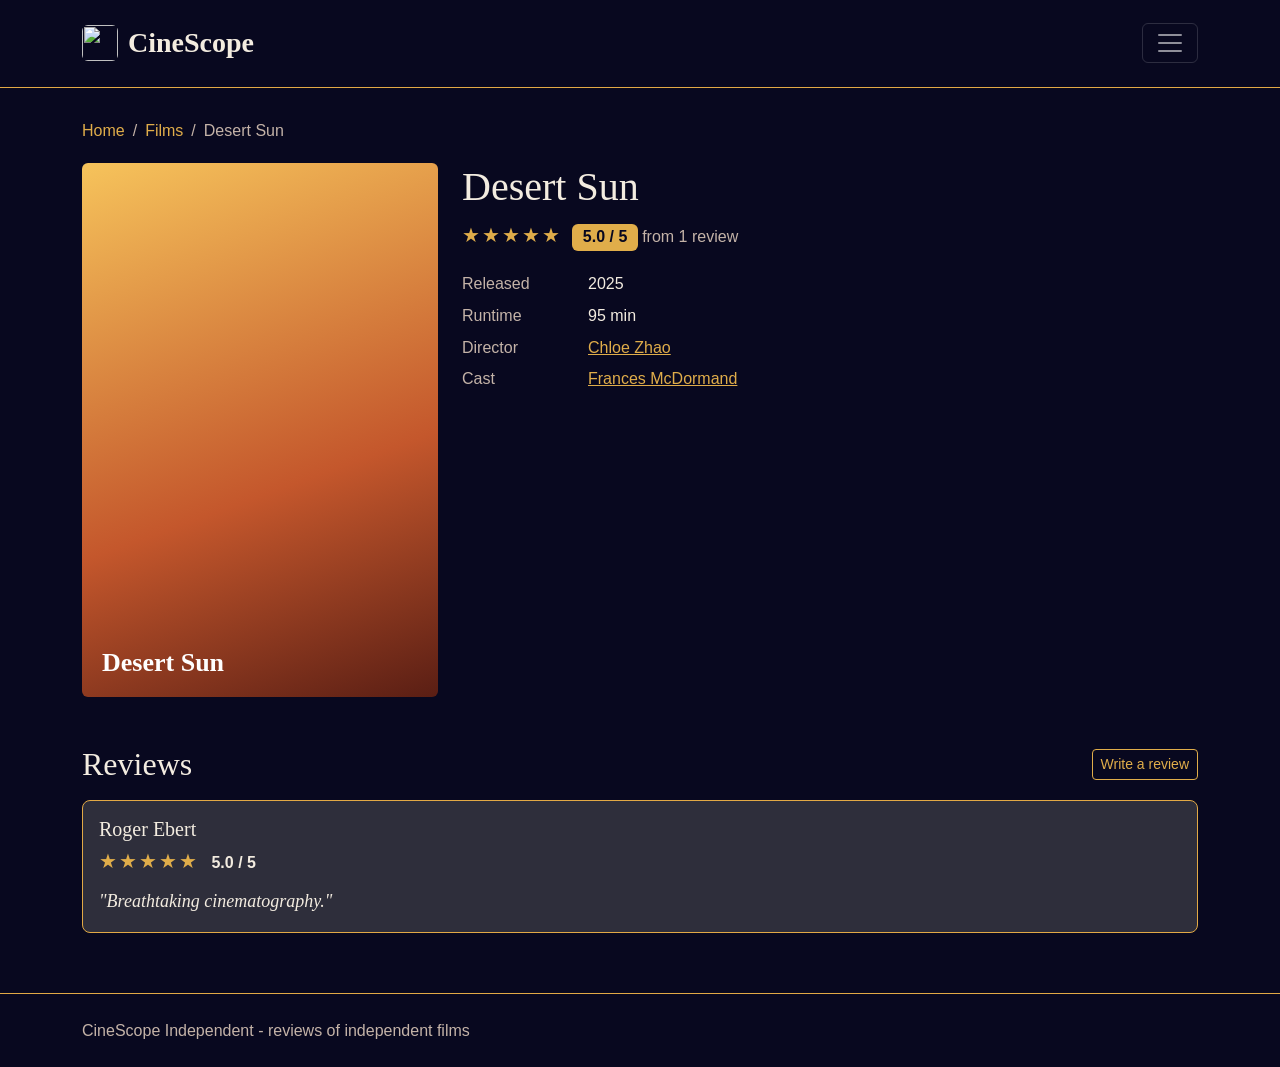
==== desert-sun.html @ 8e0c0ead "Add files via upload" ====
<!DOCTYPE html>
<html lang="en" data-bs-theme="dark">
<head>
  <meta charset="UTF-8">
  <meta name="viewport" content="width=device-width, initial-scale=1">
  <title>Desert Sun - CineScope Independent</title>
  <link rel="stylesheet" href="https://cdn.jsdelivr.net/npm/bootstrap@5.3.3/dist/css/bootstrap.min.css">
  <link rel="stylesheet" href="style.css">
</head>
<body>

<header class="site-header">
  <nav class="navbar" aria-label="Main menu">
    <div class="container d-flex justify-content-between align-items-center">
      <a href="index.html" class="navbar-brand logo d-inline-flex align-items-center"><img src="images/logo.jpeg" alt="" class="logo-icon">CineScope</a>
      <button class="navbar-toggler ms-auto" type="button" data-bs-toggle="collapse" data-bs-target="#mainMenu" aria-controls="mainMenu" aria-expanded="false" aria-label="Toggle menu">
        <span class="navbar-toggler-icon"></span>
      </button>
      <div class="collapse navbar-collapse w-100" id="mainMenu">
        <ul class="navbar-nav ms-auto text-end">
          <li class="nav-item"><a class="nav-link" href="index.html">Home</a></li>
          <li class="nav-item"><a class="nav-link" href="films.html">Films</a></li>
          <li class="nav-item"><a class="nav-link" href="review.html">Write a review</a></li>
        </ul>
      </div>
    </div>
  </nav>
</header>

  <main class="container">
    <nav aria-label="Breadcrumb" class="breadcrumb-nav">
    <ol class="breadcrumb">
      <li class="breadcrumb-item"><a href="index.html">Home</a></li>
      <li class="breadcrumb-item"><a href="films.html">Films</a></li>
      <li class="breadcrumb-item active" aria-current="page">Desert Sun</li>
    </ol>
  </nav>

    <article class="row g-4 film-detail">
      <div class="col-md-4">
        <div class="poster poster-sun" role="img" aria-label="Poster for Desert Sun"><span>Desert Sun</span></div>
      </div>

      <div class="col-md-8">
        <h1>Desert Sun</h1>
        <p>
          <span class="stars" style="--rating: 5.0" aria-hidden="true"></span>
          <span class="badge rating-badge fs-6"><span class="visually-hidden">Rated </span>5.0 / 5</span>
          <span class="details">from 1 review</span>
        </p>

        <dl class="facts">
          <dt>Released</dt><dd>2025</dd>
          <dt>Runtime</dt><dd>95 min</dd>
          <dt>Director</dt><dd><a href="#">Chloe Zhao</a></dd>
          <dt>Cast</dt>
          <dd>
            <ul class="list-unstyled mb-0">
              <li><a href="#">Frances McDormand</a></li>
            </ul>
</dd>
        </dl>
      </div>
    </article>

    <section class="mt-5" aria-labelledby="reviews">
      <div class="d-flex justify-content-between align-items-center mb-3">
        <h2 id="reviews" class="mb-0">Reviews</h2>
        <a href="review.html" class="btn btn-outline-gold btn-sm">Write a review</a>
      </div>
        <article class="film-card p-3 mb-3">
          <h3 class="h5 mb-1">Roger Ebert</h3>
          <span class="stars" style="--rating: 5.0" aria-hidden="true"></span>
          <span class="score"><span class="visually-hidden">Rated </span>5.0 / 5</span>
          <blockquote class="review-text">"Breathtaking cinematography."</blockquote>
        </article>
    </section>
  </main>

  <footer class="site-footer">
    <div class="container">
      <p class="mb-0">CineScope Independent - reviews of independent films</p>
    </div>
  </footer>

  <script src="https://cdn.jsdelivr.net/npm/bootstrap@5.3.3/dist/js/bootstrap.bundle.min.js"></script>
</body>
</html>
---- style.css ----
/* ===== Colours used across the site ===== */
:root {
  --bg:  #08081F;      /* page background */
  --card: #2E2E3B;    /* card background */
  --line: #E2A945;    /* borders */
  --text: #f3ece0;    /* main text */
  --muted: #c4b3a8;   /* grey text */
  --gold: #e0ad4a;    /* stars, links and buttons */
}

/* ===== Whole page ===== */
body {
  background-color: var(--bg);
  color: var(--text);
  font-family: Arial, sans-serif;
  line-height: 1.6;
}
h1, h2, h3, .h5 { font-family: Georgia, serif; }
h2 { margin-bottom: 20px; }
a { color: var(--gold); }

/* ===== Header ===== */
.site-header { border-bottom: 1px solid var(--line); padding: 18px 0; }
.logo { font-family: Georgia, serif; font-size: 28px; font-weight: bold; color: var(--text); text-decoration: none; }

/* ===== Logo picture ===== */
.logo-icon { width: 36px; height: 36px; border-radius: 6px; margin-right: 10px; }

/* ===== Menu button (top right) ===== */
/* ===== Header ===== */
.site-header { border-bottom: 1px solid var(--line); padding: 8px 0; }
.logo { font-family: Georgia, serif; font-size: 28px; font-weight: bold; color: var(--text); text-decoration: none; }

/* ===== Collapsible menu ===== */

.navbar-toggler:focus { box-shadow: 0 0 0 3px rgba(224, 173, 74, 0.3); }
.navbar-nav .nav-link { color: var(--text); }
.navbar-nav .nav-link:hover { color: var(--gold); }
.navbar-nav .nav-link.active { color: var(--gold); font-weight: bold; }

.navbar-nav { border-top: 1px solid var(--line); margin-top: 10px; padding-top: 6px; text-align: right; }
.menu summary::-webkit-details-marker { display: none; }
.menu[open] summary { border-color: var(--gold); }
.menu-list {
  position: absolute;
  right: 0;
  top: calc(100% + 8px);
  background-color: var(--card);
  border: 1px solid var(--line);
  border-radius: 6px;
  min-width: 180px;
  display: flex;
  flex-direction: column;
  z-index: 10;
}
.menu-list a { color: var(--text); text-decoration: none; padding: 10px 16px; }
.menu-list a:hover { background-color: var(--line); }
.menu-list a.current { color: var(--gold); font-weight: bold; }

/* ===== Breadcrumbs ===== */
.breadcrumb-nav { margin: 30px 0 20px; }
.breadcrumb-nav + .intro { padding-top: 0; }
.breadcrumb {
  --bs-breadcrumb-divider-color: var(--muted);
  --bs-breadcrumb-item-active-color: var(--muted);
  margin-bottom: 0;
}
.breadcrumb a { text-decoration: none; }
.breadcrumb a:hover, .breadcrumb a:focus { text-decoration: underline; }

/* ===== Home page banner ===== */
.hero { padding: 60px 0 40px; max-width: 700px; }
.hero h1 { font-size: 44px; }
.hero .lead { color: var(--muted); }
.hero-search { max-width: 480px; margin-top: 24px; }

/* ===== Page title area ===== */
.intro { padding: 50px 0 20px; }
.intro p { color: var(--muted); }

/* ===== Buttons ===== */
.btn-gold { background-color: var(--gold); color: var(--bg); font-weight: bold; border: none; }
.btn-gold:hover { background-color: var(--text); color: var(--bg); }
.btn-outline-gold { border: 1px solid var(--gold); color: var(--gold); }
.btn-outline-gold:hover { background-color: var(--gold); color: var(--bg); }

/* ===== Film card ===== */
.film-card {
  background-color: var(--card);
  border: 1px solid var(--line);
  border-radius: 8px;
  height: 100%;
  overflow: hidden;
}
.details { color: var(--muted); }

/* a card you can click */
.card-link { display: block; height: 100%; color: inherit; text-decoration: none; }
.card-link:hover .film-card, .card-link:focus .film-card { border-color: var(--gold); }

/* ===== Posters ( placeholders ) ===== */
.poster {
  aspect-ratio: 2 / 3;              /* the shape of a film poster */
  display: flex;
  align-items: flex-end;
  padding: 20px;
  border-radius: 6px;
}
.film-card .poster { border-radius: 0; aspect-ratio: 3 / 2; }  /* wider in the grid */
.poster span { font-family: Georgia, serif; font-size: 26px; font-weight: bold; color: #fff; line-height: 1.1; }
.poster-sun   { background: linear-gradient(160deg, #f6c35b, #c4572c 60%, #5a1e14); }
.poster-neon  { background: linear-gradient(160deg, #1b1446, #b0247a 65%, #ff5fa2); }
.poster-night { background: linear-gradient(160deg, #0e1a33, #253a6b 55%, #9b2335); }

/* ===== Card pictures ===== */
.card-poster { display: block; width: 100%; aspect-ratio: 3 / 2; object-fit: cover; }

/* ===== Stars out of 5 ===== */
.stars::before {
  content: "★★★★★";
  font-size: 20px;
  letter-spacing: 2px;
  background: linear-gradient(90deg,
    var(--gold) calc(var(--rating) / 5 * 100%),
    var(--line) calc(var(--rating) / 5 * 100%));
  -webkit-background-clip: text;
  background-clip: text;
  color: transparent;
}
.rating-badge { background-color: var(--gold); color: var(--bg); margin-left: 6px; }
.score { font-weight: bold; margin-left: 8px; }

/* ===== Film detail page ===== */
.back { display: inline-block; margin: 30px 0 20px; }
.facts { display: grid; grid-template-columns: 110px 1fr; gap: 6px 16px; margin-top: 20px; }
.facts dt { color: var(--muted); font-weight: normal; }
.facts dd { margin: 0; }
.review-text { font-family: Georgia, serif; font-style: italic; font-size: 18px; margin: 10px 0 0; }

/* ===== Review form ===== */
.form-control, .form-select { background-color: var(--bg); border-color: var(--line); color: var(--text); }
.form-control:focus, .form-select:focus { border-color: var(--gold); box-shadow: 0 0 0 3px rgba(224, 173, 74, 0.3); }

/* ===== Footer ===== */
.site-footer { border-top: 1px solid var(--line); color: var(--muted); padding: 24px 0; margin-top: 60px; }
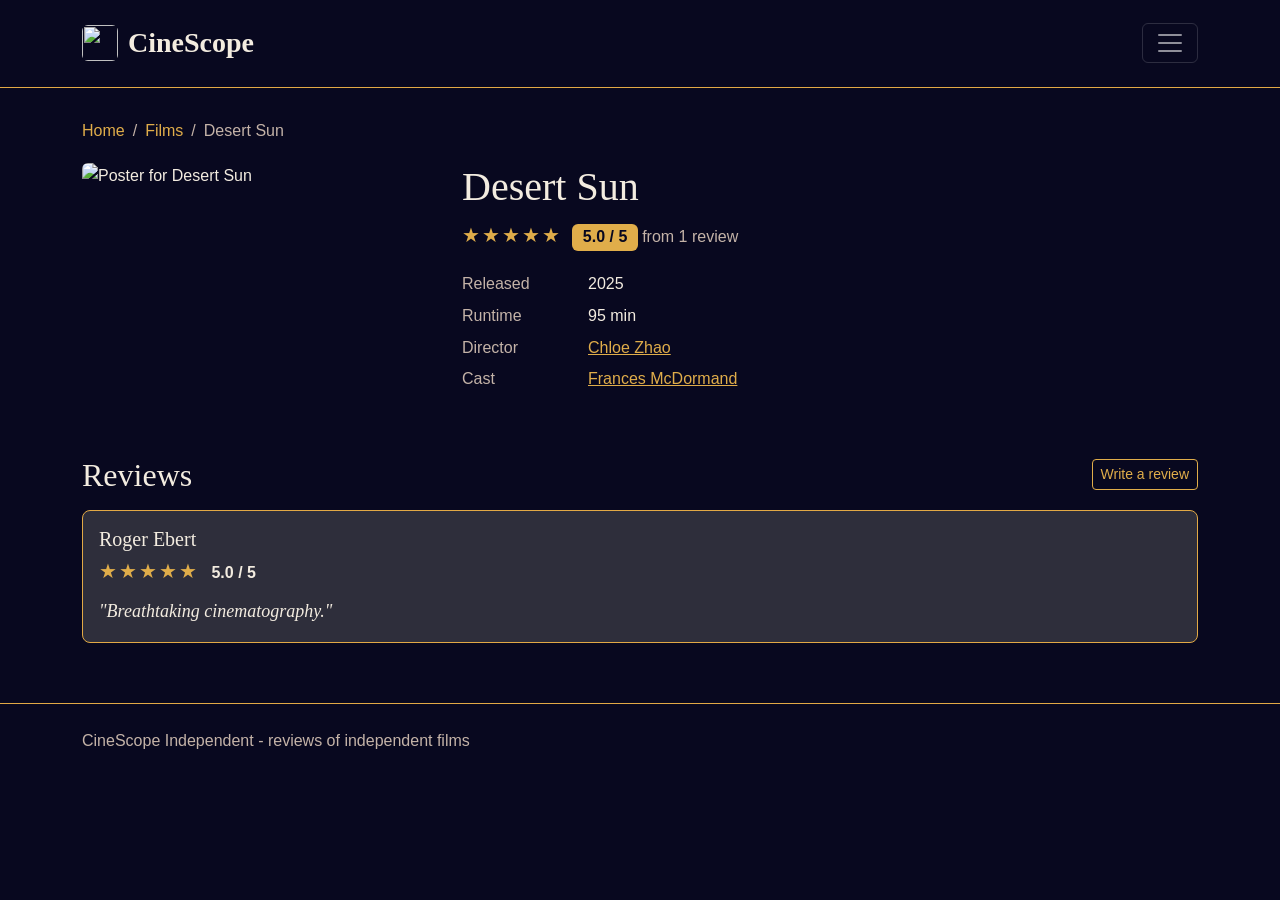
==== commit 6875f834: "Add files via upload" ====
--- a/desert-sun.html
+++ b/desert-sun.html
@@ -38,7 +38,7 @@
 
     <article class="row g-4 film-detail">
       <div class="col-md-4">
-        <div class="poster poster-sun" role="img" aria-label="Poster for Desert Sun"><span>Desert Sun</span></div>
+        <img src="images/desert-sun.jpeg" alt="Poster for Desert Sun" class="detail-poster">
       </div>
 
       <div class="col-md-8">
--- a/style.css
+++ b/style.css
@@ -115,6 +115,9 @@
 /* ===== Card pictures ===== */
 .card-poster { display: block; width: 100%; aspect-ratio: 3 / 2; object-fit: cover; }
 
+/* ===== Photo on each film's own page ===== */
+.detail-poster { display: block; width: 100%; height: auto; border-radius: 6px; }
+
 /* ===== Stars out of 5 ===== */
 .stars::before {
   content: "★★★★★";
